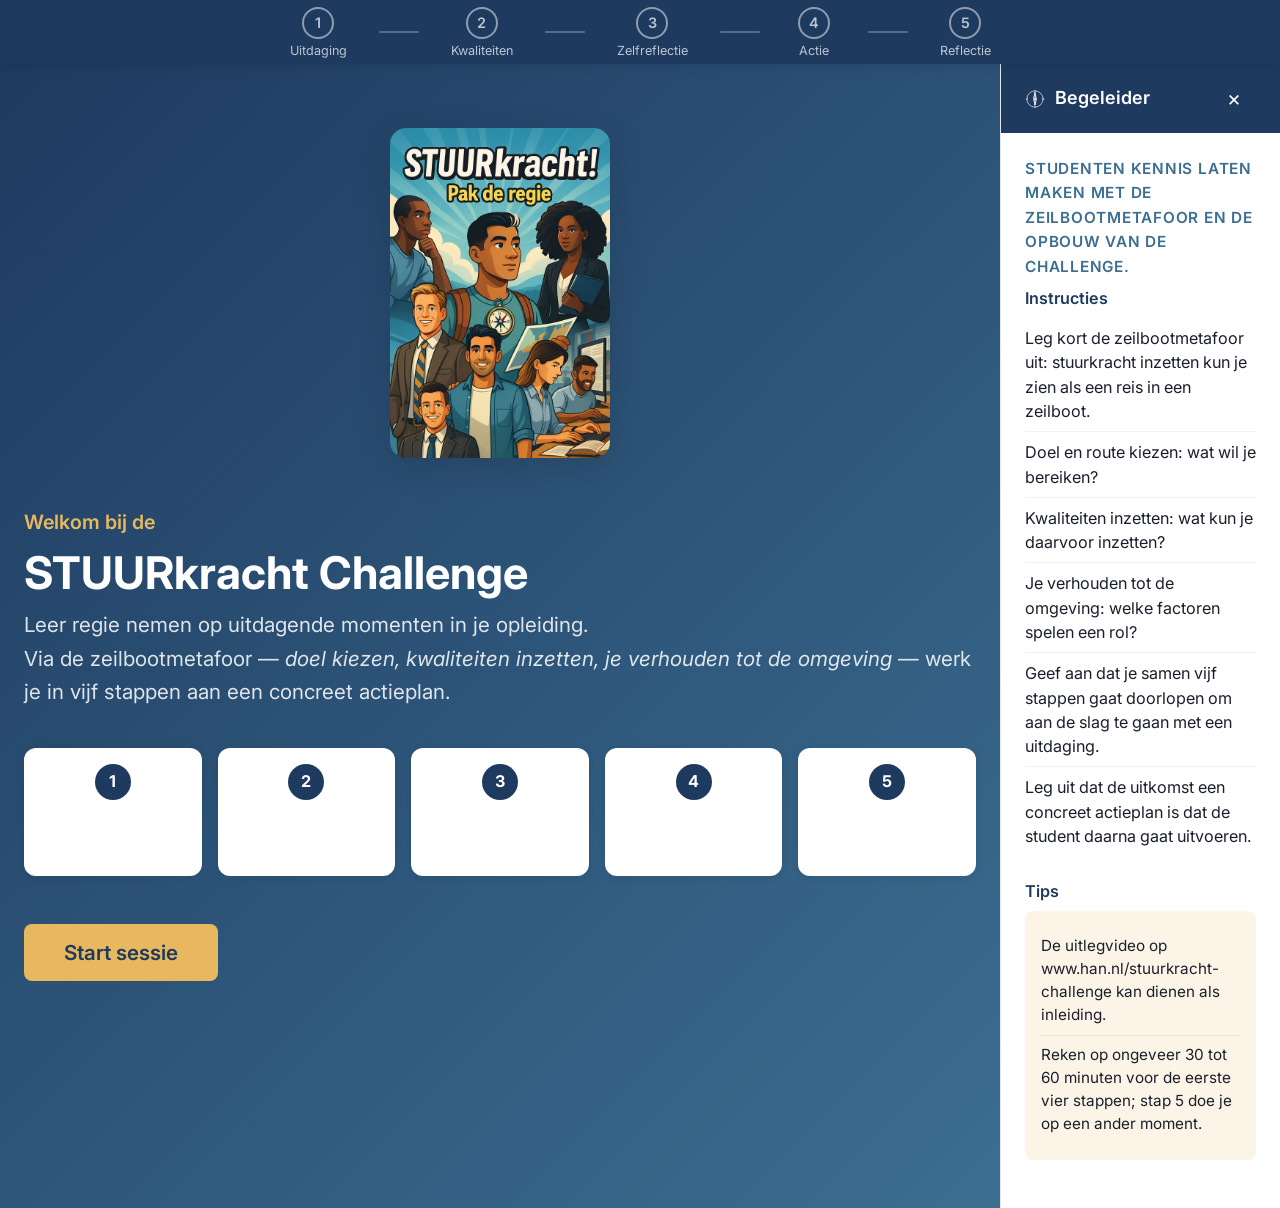
==== app-v2/index.html @ e3c35728 "feat: app-v2 met illustraties uit printmateriaal Nieuwe versie van de webapp (app-v2/) met visuele v" ====
<!DOCTYPE html>
<html lang="nl">
<head>
  <meta charset="UTF-8">
  <meta name="viewport" content="width=device-width, initial-scale=1.0">
  <title>STUURkracht Challenge</title>
  <meta name="description" content="Digitale webapp voor de STUURkracht Challenge — klassikale begeleiding bij uitdagingen in het onderwijs.">
  <link rel="stylesheet" href="css/tokens.css">
  <link rel="stylesheet" href="css/base.css">
  <link rel="stylesheet" href="css/components.css">
  <link rel="stylesheet" href="css/layout.css">
</head>
<body>

<div id="app">

  <!-- Voortgangsbalk -->
  <nav id="voortgangsbalk" aria-label="Voortgang">
    <button type="button" class="stap-punt" data-stap="1" aria-label="Stap 1: Uitdaging" aria-current="false">
      <span class="stap-cirkel">1</span>
      <span class="stap-label">Uitdaging</span>
    </button>
    <div class="voortgang-verbinding" aria-hidden="true"></div>
    <button type="button" class="stap-punt" data-stap="2" aria-label="Stap 2: Kwaliteiten" aria-current="false">
      <span class="stap-cirkel">2</span>
      <span class="stap-label">Kwaliteiten</span>
    </button>
    <div class="voortgang-verbinding" aria-hidden="true"></div>
    <button type="button" class="stap-punt" data-stap="3" aria-label="Stap 3: Zelfreflectie" aria-current="false">
      <span class="stap-cirkel">3</span>
      <span class="stap-label">Zelfreflectie</span>
    </button>
    <div class="voortgang-verbinding" aria-hidden="true"></div>
    <button type="button" class="stap-punt" data-stap="4a" aria-label="Stap 4: Actie" aria-current="false">
      <span class="stap-cirkel">4</span>
      <span class="stap-label">Actie</span>
    </button>
    <div class="voortgang-verbinding" aria-hidden="true"></div>
    <button type="button" class="stap-punt" data-stap="5" aria-label="Stap 5: Reflectie" aria-current="false">
      <span class="stap-cirkel">5</span>
      <span class="stap-label">Reflectie</span>
    </button>
  </nav>

  <!-- Content rij -->
  <div id="content-rij">

    <!-- Hoofd content -->
    <main id="hoofd-content" tabindex="-1">

      <!-- Startscherm -->
      <section id="sectie-start" class="stap-sectie actief" aria-labelledby="start-titel">
        <div class="stap-inhoud start-inhoud">
          <div class="start-cover">
            <img src="assets/images/cover.jpg" alt="STUURkracht — Pak de regie" class="cover-afbeelding">
          </div>
          <div class="start-tekst">
          <p class="welkom-subtitel">Welkom bij de</p>
          <h1 id="start-titel">STUURkracht Challenge</h1>
          <p class="stap-intro">
            Leer regie nemen op uitdagende momenten in je opleiding.<br>
            Via de zeilbootmetafoor — <em>doel kiezen, kwaliteiten inzetten, je verhouden tot de omgeving</em> —
            werk je in vijf stappen aan een concreet actieplan.
          </p>

          <div class="stappen-overzicht" aria-label="Overzicht van de vijf stappen">
            <div class="stap-preview">
              <div class="stap-nummer">1</div>
              <div>Wat is jouw uitdaging?</div>
            </div>
            <div class="stap-preview">
              <div class="stap-nummer">2</div>
              <div>Welke kwaliteiten heb je nodig?</div>
            </div>
            <div class="stap-preview">
              <div class="stap-nummer">3</div>
              <div>Waar ben jij al sterk in?</div>
            </div>
            <div class="stap-preview">
              <div class="stap-nummer">4</div>
              <div>Kies een actie</div>
            </div>
            <div class="stap-preview">
              <div class="stap-nummer">5</div>
              <div>Kijk samen terug</div>
            </div>
          </div>

          <button type="button" id="knop-start" class="knop-primair" style="font-size:1.15rem;padding:16px 40px;margin-top:8px">
            Start sessie
          </button>
          </div>
        </div>
      </section>

      <!-- Stap 1: Uitdaging -->
      <section id="sectie-1" class="stap-sectie" aria-labelledby="stap1-titel">
        <div class="stap-inhoud">
          <div class="stap-header">
            <h1 id="stap1-titel">Stap 1 — Wat is jouw uitdaging?</h1>
            <p class="stap-intro">Wat zijn uitdagende momenten in jullie opleiding?</p>
          </div>

          <label for="uitdaging-textarea">Schrijf hier de uitdaging(en) op:</label>
          <textarea id="uitdaging-textarea"
            rows="6"
            placeholder="Typ hier een uitdagend moment… of klik een voorbeeld hieronder."
            aria-describedby="uitdaging-toelichting"></textarea>
          <p id="uitdaging-toelichting" style="font-size:0.85rem;color:rgba(26,31,44,0.7);margin-top:8px">
            Automatisch opgeslagen in de browser.
          </p>

          <h2 style="margin-top:32px;font-size:1rem">Of kies een voorbeeld:</h2>
          <div id="chips-container" class="chips-container" role="group" aria-label="Voorbeeldscenario's"></div>
        </div>
      </section>

      <!-- Stap 2: Kwaliteiten -->
      <section id="sectie-2" class="stap-sectie" aria-labelledby="stap2-titel">
        <div class="stap-inhoud">
          <div class="stap-header">
            <h1 id="stap2-titel">Stap 2 — Welke kwaliteiten heb je nodig?</h1>
            <p class="stap-intro">Welke kwaliteiten zijn nodig om met de uitdagende momenten om te gaan? Klik een kaart om de kwaliteiten te zien.</p>
          </div>

          <div id="rollen-grid-stap2" class="rollen-grid" aria-label="Vijf stuurkrachtrollen"></div>
        </div>
      </section>

      <!-- Stap 3: Zelfreflectie -->
      <section id="sectie-3" class="stap-sectie" aria-labelledby="stap3-titel">
        <div class="stap-inhoud">
          <div class="stap-header">
            <h1 id="stap3-titel">Stap 3 — Waar ben jij al sterk in?</h1>
            <p class="stap-intro">In welke rol herken je jezelf? Welke kwaliteiten beheers je al goed? In welke wil je je nog ontwikkelen?</p>
          </div>

          <div id="rollen-grid-stap3" class="reflectie-rollen-grid"></div>

          <div style="margin-top:var(--ruimte-xl)">
            <h2 style="font-size:1.1rem">Welke rol wil je inzetten voor jouw uitdaging?</h2>

            <div id="rolkeuze-waarschuwing" class="waarschuwing-banner" hidden role="alert">
              Kies eerst een rol voordat je verdergaat.
            </div>

            <div id="rolkeuze-groep" class="rolkeuze-groep" role="radiogroup" aria-label="Kies een rol"></div>
          </div>
        </div>
      </section>

      <!-- Stap 4a: Actiekaart kiezen -->
      <section id="sectie-4a" class="stap-sectie" aria-labelledby="stap4a-titel">
        <div class="stap-inhoud">
          <div class="stap-header">
            <h1 id="stap4a-titel">Stap 4 — Kies een actiekaart</h1>
            <p class="stap-intro">Actiekaarten voor: <strong id="actie-rol-naam"></strong></p>
          </div>

          <div id="actiekaarten-grid" class="actiekaarten-grid" aria-label="Actiekaarten"></div>

          <div style="margin-top:var(--ruimte-l)">
            <button type="button" id="andere-rol-knop" class="knop-ghost">
              ← Andere rol kiezen
            </button>
          </div>
        </div>
      </section>

      <!-- Stap 4b: Actie concreet maken -->
      <section id="sectie-4b" class="stap-sectie" aria-labelledby="stap4b-titel">
        <div class="stap-inhoud">
          <div class="stap-header">
            <h1 id="stap4b-titel">Stap 4 — Maak de actie concreet</h1>
          </div>

          <div id="stap4b-referentie" class="referentie-blok" aria-label="Gekozen actiekaart"></div>

          <div id="hulpkaarten-formulier"></div>
        </div>
      </section>

      <!-- Stap 5: Reflectie -->
      <section id="sectie-5" class="stap-sectie" aria-labelledby="stap5-titel">
        <div class="stap-inhoud">
          <div class="stap-header">
            <h1 id="stap5-titel">Stap 5 — Kijk samen terug</h1>
            <p class="stap-intro">Reflecteer op de actie die je hebt uitgevoerd.</p>
          </div>

          <div id="stap5-referentie" class="referentie-blok" aria-label="Jouw actie ter referentie"></div>

          <div id="reflectie-formulier"></div>

          <div style="display:flex;gap:var(--ruimte-m);margin-top:var(--ruimte-xl);flex-wrap:wrap">
            <button type="button" id="knop-vervolgactie" class="knop-secundair">
              ← Vervolgactie kiezen
            </button>
          </div>
        </div>
      </section>

      <!-- Overzicht -->
      <section id="sectie-overzicht" class="stap-sectie" aria-labelledby="overzicht-titel">
        <div class="stap-inhoud">
          <div class="stap-header">
            <h1 id="overzicht-titel">Sessie-overzicht</h1>
            <p class="stap-intro">Alles wat jullie hebben ingevuld, op één pagina.</p>
          </div>

          <div class="overzicht-acties">
            <button type="button" id="knop-pdf" class="knop-primair">Download als PDF</button>
            <button type="button" id="knop-doorgaan" class="knop-secundair">Doorgaan met sessie</button>
            <button type="button" id="knop-nieuwe-sessie" class="knop-gevaar">Nieuwe sessie starten</button>
          </div>

          <div class="overzicht-sectie">
            <h2>Uitdaging</h2>
            <div class="overzicht-veld">
              <div class="overzicht-waarde" id="overzicht-uitdaging"></div>
            </div>
          </div>

          <div class="overzicht-sectie">
            <h2>Zelfreflectie</h2>
            <div id="overzicht-zelfreflectie"></div>
          </div>

          <div class="overzicht-sectie">
            <h2>Gekozen rol</h2>
            <div class="overzicht-veld">
              <div class="overzicht-waarde" id="overzicht-rol"></div>
            </div>
          </div>

          <div class="overzicht-sectie">
            <h2>Gekozen actie</h2>
            <div class="overzicht-veld">
              <div class="overzicht-waarde" id="overzicht-actie"></div>
            </div>
          </div>

          <div class="overzicht-sectie">
            <h2>Doelen en gewenste opbrengsten</h2>
            <div id="overzicht-doelen"></div>
          </div>

          <div class="overzicht-sectie">
            <h2>Actie concreet</h2>
            <div id="overzicht-concreet"></div>
          </div>

          <div class="overzicht-sectie">
            <h2>Invloed omgevingsfactoren</h2>
            <div id="overzicht-omgeving"></div>
          </div>

          <div class="overzicht-sectie">
            <h2>Reflectie</h2>
            <div id="overzicht-reflectie-velden"></div>
          </div>
        </div>
      </section>

    </main>

    <!-- Begeleiderspaneel -->
    <aside id="begeleider-paneel" class="begeleider-paneel" aria-label="Begeleiderspaneel" aria-hidden="false">
      <div class="paneel-header">
        <h2>
          <img src="assets/icons/icoon-kompas.svg" width="20" height="20" alt="" aria-hidden="true"
               style="vertical-align:middle;margin-right:6px;filter:brightness(0)invert(1)">
          Begeleider
        </h2>
        <button type="button" id="paneel-sluiten" class="paneel-sluiten" aria-label="Paneel verbergen">×</button>
      </div>
      <div id="paneel-inhoud" class="paneel-inhoud"></div>
    </aside>

    <!-- Paneel-tonen knop -->
    <button type="button" id="paneel-tonen" class="paneel-tonen-knop" aria-label="Begeleiderspaneel tonen">
      Begeleider
    </button>

  </div><!-- /content-rij -->

  <!-- Onderbalk -->
  <footer id="onderbalk" aria-label="Navigatie" hidden>
    <div class="onderbalk-links">
      <button type="button" id="knop-vorige" class="knop-secundair" aria-label="Ga naar vorige stap">
        ← Vorige
      </button>
    </div>
    <div class="onderbalk-midden">
      <button type="button" id="toggle-presentatie" class="knop-ghost" aria-pressed="false">
        Presentatiemodus
      </button>
    </div>
    <div class="onderbalk-rechts">
      <button type="button" id="knop-volgende" class="knop-primair" aria-label="Ga naar volgende stap">
        Volgende →
      </button>
    </div>
  </footer>

</div><!-- /app -->

<!-- Bevestigingsdialoog voor reset -->
<dialog id="bevestig-dialog" aria-labelledby="dialog-titel">
  <h2 id="dialog-titel">Nieuwe sessie starten?</h2>
  <p class="dialog-tekst">
    Alle ingevulde gegevens worden gewist. Dit kan niet ongedaan worden gemaakt.
    Download eerst een PDF als je de huidige sessie wil bewaren.
  </p>
  <div class="dialog-acties">
    <button type="button" id="knop-annuleer-reset" class="knop-secundair">Annuleren</button>
    <button type="button" id="knop-bevestig-reset" class="knop-gevaar">Ja, wis alles</button>
  </div>
</dialog>

<script type="module" src="js/app.js"></script>

</body>
</html>
---- app-v2/css/tokens.css ----
:root {
  /* Primaire kleuren */
  --kleur-primair: #1E3A5F;
  --kleur-secundair: #3B6E91;
  --kleur-accent: #E8B85F;
  --kleur-achtergrond: #FAFAF7;
  --kleur-tekst: #1A1F2C;

  /* Rolkleuren */
  --rol-bestuurder: #F4B5A8;
  --rol-bestuurder-donker: #C9846F;
  --rol-denker: #F2C49B;
  --rol-denker-donker: #C68E5E;
  --rol-ondernemer: #E8C572;
  --rol-ondernemer-donker: #B89248;
  --rol-uitzoeker: #9DC9C2;
  --rol-uitzoeker-donker: #5F938B;
  --rol-verbinder: #B8CFE0;
  --rol-verbinder-donker: #7C9BB5;

  /* Typografie */
  --font-basis: 'Inter', system-ui, sans-serif;
  --font-grootte-basis: 18px;
  --lijnhoogte-basis: 1.6;

  /* Kaarten */
  --radius-kaart: 12px;
  --schaduw-kaart: 0 2px 8px rgba(26, 31, 44, 0.08);
  --schaduw-kaart-hover: 0 4px 16px rgba(26, 31, 44, 0.14);

  /* Spacing */
  --ruimte-xs: 4px;
  --ruimte-s: 8px;
  --ruimte-m: 16px;
  --ruimte-l: 24px;
  --ruimte-xl: 40px;
  --ruimte-xxl: 64px;

  /* Animatie */
  --duur-kort: 200ms;
  --duur-middel: 300ms;
  --timing: ease-in-out;

  /* Layout */
  --breedte-paneel: 320px;
  --hoogte-voortgangsbalk: 64px;
  --hoogte-onderbalk: 72px;
}
---- app-v2/css/base.css ----
@import url('https://fonts.googleapis.com/css2?family=Inter:wght@400;500;600;700&display=swap');

*, *::before, *::after {
  box-sizing: border-box;
  margin: 0;
  padding: 0;
}

[hidden] { display: none !important; }

html {
  font-size: var(--font-grootte-basis);
  -webkit-text-size-adjust: 100%;
}

body {
  font-family: var(--font-basis);
  font-size: 1rem;
  line-height: var(--lijnhoogte-basis);
  color: var(--kleur-tekst);
  background-color: var(--kleur-achtergrond);
  min-height: 100vh;
  overflow-x: hidden;
}

h1 { font-size: 2rem; font-weight: 700; line-height: 1.2; }
h2 { font-size: 1.5rem; font-weight: 600; line-height: 1.3; }
h3 { font-size: 1.2rem; font-weight: 600; line-height: 1.4; }

p { margin-bottom: var(--ruimte-m); }
p:last-child { margin-bottom: 0; }

button {
  font-family: var(--font-basis);
  font-size: 1rem;
  cursor: pointer;
  border: none;
  border-radius: 8px;
  padding: 12px 24px;
  min-height: 44px;
  min-width: 44px;
  transition: background-color var(--duur-kort) var(--timing),
              transform var(--duur-kort) var(--timing),
              box-shadow var(--duur-kort) var(--timing);
}

button:focus-visible {
  outline: 3px solid var(--kleur-accent);
  outline-offset: 2px;
}

button:active { transform: translateY(1px); }

textarea {
  font-family: var(--font-basis);
  font-size: 1rem;
  line-height: var(--lijnhoogte-basis);
  border: 2px solid #D0D5DD;
  border-radius: 8px;
  padding: var(--ruimte-m);
  width: 100%;
  resize: vertical;
  transition: border-color var(--duur-kort) var(--timing);
  background: white;
  color: var(--kleur-tekst);
}

textarea:focus {
  outline: none;
  border-color: var(--kleur-secundair);
  box-shadow: 0 0 0 3px rgba(59, 110, 145, 0.15);
}

label {
  display: block;
  font-weight: 500;
  margin-bottom: var(--ruimte-s);
  font-size: 0.95rem;
}

input[type="radio"] {
  width: 18px;
  height: 18px;
  accent-color: var(--kleur-primair);
  cursor: pointer;
}

img, svg { max-width: 100%; }

a { color: var(--kleur-secundair); }

ul, ol { padding-left: 1.5em; }

.sr-only {
  position: absolute;
  width: 1px;
  height: 1px;
  padding: 0;
  margin: -1px;
  overflow: hidden;
  clip: rect(0, 0, 0, 0);
  white-space: nowrap;
  border: 0;
}

dialog {
  border: none;
  border-radius: var(--radius-kaart);
  box-shadow: 0 8px 32px rgba(26, 31, 44, 0.2);
  padding: var(--ruimte-xl);
  max-width: 480px;
  width: 90%;
}

dialog::backdrop {
  background: rgba(26, 31, 44, 0.5);
}
---- app-v2/css/components.css ----
/* === Knoppen === */
.knop-primair {
  background-color: var(--kleur-accent);
  color: var(--kleur-primair);
  font-weight: 600;
}
.knop-primair:hover { background-color: #d4a44e; }

.knop-secundair {
  background-color: transparent;
  color: var(--kleur-primair);
  border: 2px solid var(--kleur-primair);
  font-weight: 500;
}
.knop-secundair:hover { background-color: rgba(30, 58, 95, 0.06); }

.knop-ghost {
  background-color: transparent;
  color: var(--kleur-secundair);
  font-weight: 500;
  padding: 8px 16px;
}
.knop-ghost:hover { background-color: rgba(59, 110, 145, 0.08); }

.knop-gevaar {
  background-color: transparent;
  color: #c0392b;
  border: 2px solid #c0392b;
  font-weight: 500;
}
.knop-gevaar:hover { background-color: rgba(192, 57, 43, 0.06); }

/* === Rolkaarten === */
.rollen-grid {
  display: grid;
  grid-template-columns: repeat(5, 1fr);
  gap: var(--ruimte-m);
  margin: var(--ruimte-l) 0;
}

@media (max-width: 1024px) {
  .rollen-grid { grid-template-columns: repeat(3, 1fr); }
}
@media (max-width: 768px) {
  .rollen-grid { grid-template-columns: repeat(2, 1fr); }
}

.rolkaart-wrapper {
  perspective: 1000px;
  height: 320px;
}

.rolkaart {
  width: 100%;
  height: 100%;
  position: relative;
  transform-style: preserve-3d;
  transition: transform var(--duur-middel) var(--timing);
  cursor: pointer;
  border-radius: var(--radius-kaart);
}

.rolkaart[data-flipped="true"] {
  transform: rotateY(180deg);
}

.rolkaart-voor,
.rolkaart-achter {
  position: absolute;
  inset: 0;
  backface-visibility: hidden;
  border-radius: var(--radius-kaart);
  padding: var(--ruimte-m);
  box-shadow: var(--schaduw-kaart);
  display: flex;
  flex-direction: column;
  align-items: center;
  justify-content: center;
  text-align: center;
}

.rolkaart-achter {
  transform: rotateY(180deg);
  align-items: flex-start;
  justify-content: flex-start;
  text-align: left;
  overflow-y: hidden;
}

.rolkaart-voor .rolnaam {
  font-size: 1.1rem;
  font-weight: 700;
  color: var(--kleur-primair);
  margin-top: var(--ruimte-s);
}

.rolkaart-voor .tagline {
  font-size: 0.85rem;
  color: rgba(30, 58, 95, 0.7);
  margin-top: var(--ruimte-xs);
}

.rolkaart-voor .icoon {
  width: 56px;
  height: 56px;
}

.rolkaart-achter h3 {
  font-size: 0.95rem;
  font-weight: 700;
  margin-bottom: var(--ruimte-s);
  color: var(--kleur-primair);
}

.kwaliteiten-lijst {
  list-style: none;
  padding: 0;
  width: 100%;
}

.kwaliteit-item {
  display: flex;
  align-items: center;
  gap: var(--ruimte-s);
  padding: 4px 0;
  font-size: 0.85rem;
  border-bottom: 1px solid rgba(26, 31, 44, 0.08);
}
.kwaliteit-item:last-child { border-bottom: none; }

/* === Zelfreflectie rolkaarten === */
.reflectie-rollen-grid {
  display: grid;
  grid-template-columns: repeat(5, 1fr);
  gap: var(--ruimte-m);
  margin: var(--ruimte-l) 0;
}

@media (max-width: 1280px) {
  .reflectie-rollen-grid { grid-template-columns: repeat(3, 1fr); }
}
@media (max-width: 768px) {
  .reflectie-rollen-grid { grid-template-columns: 1fr 1fr; }
}

.reflectie-rolkaart {
  background: white;
  border-radius: var(--radius-kaart);
  box-shadow: var(--schaduw-kaart);
  padding: var(--ruimte-m);
}

.reflectie-rolkaart h3 {
  font-size: 0.95rem;
  font-weight: 700;
  margin-bottom: var(--ruimte-m);
  padding-bottom: var(--ruimte-s);
  border-bottom: 2px solid currentColor;
}

.kwaliteit-reflectie {
  display: flex;
  align-items: center;
  justify-content: space-between;
  padding: 6px 0;
  border-bottom: 1px solid rgba(26, 31, 44, 0.06);
  font-size: 0.85rem;
  gap: var(--ruimte-s);
}
.kwaliteit-reflectie:last-child { border-bottom: none; }

.kwaliteit-naam { flex: 1; }

.kwaliteit-knoppen {
  display: flex;
  gap: 4px;
  flex-shrink: 0;
}

.kwaliteit-knop {
  padding: 3px 8px;
  min-height: 28px;
  font-size: 0.75rem;
  border-radius: 4px;
  border: 1px solid transparent;
  background: rgba(26, 31, 44, 0.06);
  color: var(--kleur-tekst);
  transition: all var(--duur-kort) var(--timing);
  white-space: nowrap;
}

.kwaliteit-knop[aria-pressed="true"].knop-sterk {
  background: #27ae60;
  color: white;
  border-color: #27ae60;
}
.kwaliteit-knop[aria-pressed="true"].knop-ontwikkelen {
  background: var(--kleur-secundair);
  color: white;
  border-color: var(--kleur-secundair);
}
.kwaliteit-knop:hover { background: rgba(26, 31, 44, 0.12); }
.kwaliteit-knop[aria-pressed="true"]:hover { filter: brightness(0.92); }

/* === Rolkeuze === */
.rolkeuze-groep {
  display: flex;
  flex-wrap: wrap;
  gap: var(--ruimte-m);
  margin: var(--ruimte-l) 0;
}

.rolkeuze-optie {
  display: flex;
  align-items: center;
  gap: var(--ruimte-s);
  padding: var(--ruimte-s) var(--ruimte-m);
  border-radius: 8px;
  cursor: pointer;
  border: 2px solid transparent;
  background: white;
  box-shadow: var(--schaduw-kaart);
  transition: all var(--duur-kort) var(--timing);
}

.rolkeuze-optie:has(input:checked) {
  border-color: var(--kleur-primair);
  background: rgba(30, 58, 95, 0.04);
}

/* === Actiekaarten grid === */
.actiekaarten-grid {
  display: grid;
  grid-template-columns: repeat(3, 1fr);
  gap: var(--ruimte-m);
  margin: var(--ruimte-l) 0;
}

@media (max-width: 1024px) {
  .actiekaarten-grid { grid-template-columns: repeat(2, 1fr); }
}
@media (max-width: 768px) {
  .actiekaarten-grid { grid-template-columns: 1fr; }
}

.actiekaart {
  border-radius: var(--radius-kaart);
  padding: var(--ruimte-l);
  box-shadow: var(--schaduw-kaart);
  cursor: pointer;
  transition: transform var(--duur-kort) var(--timing),
              box-shadow var(--duur-kort) var(--timing);
  border: 3px solid transparent;
  text-align: left;
  width: 100%;
  font-size: 1rem;
  line-height: 1.5;
  background: white;
}

.actiekaart:hover {
  transform: translateY(-2px);
  box-shadow: var(--schaduw-kaart-hover);
}

.actiekaart[aria-pressed="true"] {
  border-color: var(--kleur-primair);
  transform: translateY(-2px);
  box-shadow: var(--schaduw-kaart-hover);
}

.actiekaart .roer-icoon {
  width: 28px;
  height: 28px;
  margin-bottom: var(--ruimte-s);
  opacity: 0.7;
}

/* === Referentieblok gekozen actie === */
.referentie-blok {
  background: white;
  border-radius: var(--radius-kaart);
  box-shadow: var(--schaduw-kaart);
  padding: var(--ruimte-l);
  margin-bottom: var(--ruimte-xl);
  border-left: 4px solid var(--kleur-primair);
}

.referentie-blok h3 {
  font-size: 0.85rem;
  text-transform: uppercase;
  letter-spacing: 0.05em;
  color: var(--kleur-secundair);
  margin-bottom: var(--ruimte-s);
}

/* === Hulpkaart secties === */
.hulpkaart-sectie {
  background: white;
  border-radius: var(--radius-kaart);
  box-shadow: var(--schaduw-kaart);
  padding: var(--ruimte-xl);
  margin-bottom: var(--ruimte-l);
}

.hulpkaart-sectie h3 {
  color: var(--kleur-primair);
  margin-bottom: var(--ruimte-xs);
}

.hulpkaart-intro {
  color: var(--kleur-secundair);
  font-size: 0.95rem;
  margin-bottom: var(--ruimte-l);
}

.vraag-groep {
  margin-bottom: var(--ruimte-l);
}
.vraag-groep:last-child { margin-bottom: 0; }

/* === Chips (voorbeeldscenario's) === */
.chips-container {
  display: flex;
  flex-wrap: wrap;
  gap: var(--ruimte-s);
  margin: var(--ruimte-m) 0;
}

.chip {
  display: inline-flex;
  align-items: center;
  padding: 6px 14px;
  border-radius: 20px;
  background: white;
  border: 2px solid var(--kleur-secundair);
  color: var(--kleur-primair);
  font-size: 0.875rem;
  cursor: pointer;
  transition: all var(--duur-kort) var(--timing);
  min-height: 44px;
}

.chip:hover {
  background-color: var(--kleur-secundair);
  color: white;
}

/* === Begeleiderspaneel === */
.begeleider-paneel {
  background: white;
  border-left: 1px solid rgba(30, 58, 95, 0.12);
  width: var(--breedte-paneel);
  flex-shrink: 0;
  overflow-y: auto;
  display: flex;
  flex-direction: column;
  transition: width var(--duur-middel) var(--timing),
              opacity var(--duur-middel) var(--timing);
}

.begeleider-paneel[aria-hidden="true"] {
  width: 0;
  opacity: 0;
  overflow: hidden;
  pointer-events: none;
}

.paneel-header {
  display: flex;
  align-items: center;
  justify-content: space-between;
  padding: var(--ruimte-m) var(--ruimte-l);
  border-bottom: 1px solid rgba(30, 58, 95, 0.12);
  background: var(--kleur-primair);
  color: white;
  position: sticky;
  top: 0;
  z-index: 1;
}

.paneel-header h2 {
  font-size: 1rem;
  font-weight: 600;
}

.paneel-sluiten {
  background: transparent;
  color: white;
  padding: 4px 8px;
  min-height: 36px;
  font-size: 1.2rem;
  border-radius: 4px;
}
.paneel-sluiten:hover { background: rgba(255,255,255,0.15); }

.paneel-inhoud {
  padding: var(--ruimte-l);
  flex: 1;
}

.paneel-doel {
  font-size: 0.85rem;
  font-weight: 600;
  text-transform: uppercase;
  letter-spacing: 0.05em;
  color: var(--kleur-secundair);
  margin-bottom: var(--ruimte-s);
}

.paneel-sectie {
  margin-bottom: var(--ruimte-l);
}

.paneel-sectie h3 {
  font-size: 0.9rem;
  font-weight: 600;
  color: var(--kleur-primair);
  margin-bottom: var(--ruimte-s);
}

.paneel-instructies {
  list-style: none;
  padding: 0;
}

.paneel-instructies li {
  padding: var(--ruimte-s) 0;
  border-bottom: 1px solid rgba(26, 31, 44, 0.06);
  font-size: 0.9rem;
  line-height: 1.5;
}
.paneel-instructies li:last-child { border-bottom: none; }

.paneel-tips {
  background: rgba(232, 184, 95, 0.15);
  border-radius: 8px;
  padding: var(--ruimte-m);
}

.paneel-tips li {
  font-size: 0.85rem;
  border-color: rgba(232, 184, 95, 0.3);
}

/* === Paneel-tonen knop === */
.paneel-tonen-knop {
  position: fixed;
  right: 0;
  top: 50%;
  transform: translateY(-50%);
  writing-mode: vertical-rl;
  text-orientation: mixed;
  background: var(--kleur-primair);
  color: white;
  padding: var(--ruimte-m) var(--ruimte-s);
  border-radius: 8px 0 0 8px;
  font-size: 0.8rem;
  cursor: pointer;
  display: none;
  z-index: 10;
  border: none;
  min-height: 44px;
}

body.paneel-verborgen .paneel-tonen-knop {
  display: flex;
  align-items: center;
  justify-content: center;
}

/* === Voortgangsbalk stap-indicator === */
.stap-punt {
  display: flex;
  flex-direction: column;
  align-items: center;
  gap: 4px;
  cursor: pointer;
  background: none;
  border: none;
  padding: var(--ruimte-s);
  border-radius: 8px;
  transition: background var(--duur-kort) var(--timing);
  min-height: 44px;
  min-width: 60px;
}

.stap-punt:hover { background: rgba(255,255,255,0.15); }

.stap-cirkel {
  width: 32px;
  height: 32px;
  border-radius: 50%;
  border: 2px solid rgba(255,255,255,0.5);
  background: transparent;
  display: flex;
  align-items: center;
  justify-content: center;
  font-size: 0.8rem;
  font-weight: 600;
  color: rgba(255,255,255,0.7);
  transition: all var(--duur-kort) var(--timing);
}

.stap-punt[aria-current="step"] .stap-cirkel {
  background: var(--kleur-accent);
  border-color: var(--kleur-accent);
  color: var(--kleur-primair);
}

.stap-punt.bezocht .stap-cirkel {
  background: rgba(255,255,255,0.3);
  border-color: white;
  color: white;
}

.stap-label {
  font-size: 0.7rem;
  color: rgba(255,255,255,0.7);
  white-space: nowrap;
}

.stap-punt[aria-current="step"] .stap-label {
  color: white;
  font-weight: 600;
}

/* === Overzicht === */
.overzicht-sectie {
  background: white;
  border-radius: var(--radius-kaart);
  box-shadow: var(--schaduw-kaart);
  padding: var(--ruimte-xl);
  margin-bottom: var(--ruimte-l);
}

.overzicht-sectie h2 {
  color: var(--kleur-primair);
  border-bottom: 2px solid var(--kleur-accent);
  padding-bottom: var(--ruimte-s);
  margin-bottom: var(--ruimte-l);
}

.overzicht-veld {
  margin-bottom: var(--ruimte-m);
  padding-bottom: var(--ruimte-m);
  border-bottom: 1px solid rgba(26,31,44,0.06);
}
.overzicht-veld:last-child { border-bottom: none; margin-bottom: 0; padding-bottom: 0; }

.overzicht-label {
  font-size: 0.8rem;
  font-weight: 600;
  text-transform: uppercase;
  letter-spacing: 0.05em;
  color: var(--kleur-secundair);
  margin-bottom: 4px;
}

.overzicht-waarde {
  font-size: 0.95rem;
  white-space: pre-wrap;
}

/* === Welkomstpagina === */
.welkom-zeilboot {
  max-width: 280px;
  margin: 0 auto var(--ruimte-xl);
  display: block;
}

.stappen-overzicht {
  display: grid;
  grid-template-columns: repeat(auto-fit, minmax(140px, 1fr));
  gap: var(--ruimte-m);
  margin: var(--ruimte-xl) 0;
}

.stap-preview {
  background: white;
  border-radius: var(--radius-kaart);
  padding: var(--ruimte-m);
  box-shadow: var(--schaduw-kaart);
  text-align: center;
  font-size: 0.9rem;
}

.stap-preview .stap-nummer {
  display: inline-flex;
  width: 36px;
  height: 36px;
  border-radius: 50%;
  background: var(--kleur-primair);
  color: white;
  align-items: center;
  justify-content: center;
  font-weight: 700;
  margin-bottom: var(--ruimte-s);
}

/* === Waarschuwingsbanner === */
.waarschuwing-banner {
  background: rgba(232, 184, 95, 0.2);
  border: 1px solid var(--kleur-accent);
  border-radius: 8px;
  padding: var(--ruimte-m);
  margin-bottom: var(--ruimte-m);
  font-size: 0.9rem;
  color: var(--kleur-primair);
}

.waarschuwing-banner[hidden] { display: none; }

/* === Dialog === */
.dialog-acties {
  display: flex;
  gap: var(--ruimte-m);
  justify-content: flex-end;
  margin-top: var(--ruimte-xl);
}

.dialog-tekst {
  margin-top: var(--ruimte-m);
  color: rgba(26, 31, 44, 0.7);
}

/* === v2: Start cover === */
.start-inhoud {
  display: flex;
  gap: var(--ruimte-xl);
  align-items: center;
  max-width: 900px;
  margin: 0 auto;
}

.start-cover {
  flex-shrink: 0;
}

.cover-afbeelding {
  width: 220px;
  height: auto;
  border-radius: 16px;
  box-shadow: 0 8px 32px rgba(26, 31, 44, 0.2);
}

.start-tekst {
  flex: 1;
  text-align: left;
}

.start-tekst .welkom-subtitel,
.start-tekst h1,
.start-tekst .stap-intro {
  text-align: left;
}

@media (max-width: 640px) {
  .start-inhoud {
    flex-direction: column;
    text-align: center;
  }
  .cover-afbeelding { width: 160px; }
  .start-tekst { text-align: center; }
  .start-tekst .welkom-subtitel,
  .start-tekst h1,
  .start-tekst .stap-intro { text-align: center; }
}

/* === v2: Rolkaart illustratie === */
.rolkaart-voor {
  padding: 0;
  overflow: hidden;
}

.rol-illustratie {
  width: 100%;
  height: 75%;
  object-fit: cover;
  border-radius: var(--radius-kaart) var(--radius-kaart) 0 0;
  display: block;
  flex-shrink: 0;
}

.rolkaart-voor-label {
  display: flex;
  align-items: center;
  gap: var(--ruimte-s);
  padding: var(--ruimte-s) var(--ruimte-m);
  width: 100%;
  justify-content: center;
  flex: 1;
}

.rolkaart-voor-label .icoon {
  width: 24px;
  height: 24px;
}

.rolkaart-voor-label .rolnaam {
  font-size: 1rem;
  font-weight: 700;
  color: var(--kleur-primair);
  margin: 0;
}

.rolkaart-achter .kaart-tagline {
  font-size: 0.8rem;
  color: rgba(30, 58, 95, 0.7);
  margin: 4px 0 var(--ruimte-s);
  font-style: italic;
}

/* === v2: Rolkeuze met foto === */
.rolkeuze-optie {
  flex-direction: column;
  align-items: center;
  text-align: center;
  padding: var(--ruimte-s);
  min-width: 100px;
}

.rolkeuze-foto {
  width: 72px;
  height: 72px;
  object-fit: cover;
  border-radius: 50%;
  border: 3px solid white;
  box-shadow: 0 2px 8px rgba(26,31,44,0.15);
  margin-bottom: 4px;
}

.rolkeuze-optie:has(input:checked) .rolkeuze-foto {
  border-color: var(--kleur-primair);
  box-shadow: 0 0 0 3px var(--kleur-primair);
}

.rolkeuze-optie input[type="radio"] {
  position: absolute;
  opacity: 0;
  width: 0;
  height: 0;
}
---- app-v2/css/layout.css ----
/* === App shell === */
#app {
  display: flex;
  flex-direction: column;
  min-height: 100vh;
}

/* === Voortgangsbalk === */
#voortgangsbalk {
  background: var(--kleur-primair);
  height: var(--hoogte-voortgangsbalk);
  display: flex;
  align-items: center;
  justify-content: center;
  padding: 0 var(--ruimte-xl);
  gap: var(--ruimte-l);
  position: sticky;
  top: 0;
  z-index: 100;
  box-shadow: 0 2px 8px rgba(26, 31, 44, 0.15);
  flex-shrink: 0;
}

.voortgang-verbinding {
  flex: 1;
  max-width: 40px;
  height: 2px;
  background: rgba(255, 255, 255, 0.25);
  border-radius: 1px;
}

/* === Content rij (main + paneel) === */
#content-rij {
  display: flex;
  flex: 1;
  overflow: hidden;
  position: relative;
}

/* === Hoofd content === */
#hoofd-content {
  flex: 1;
  overflow-y: auto;
  display: flex;
  flex-direction: column;
}

/* === Stap-secties === */
.stap-sectie {
  display: none;
  flex: 1;
  flex-direction: column;
}

.stap-sectie.actief {
  display: flex;
}

.stap-inhoud {
  flex: 1;
  padding: var(--ruimte-xl);
  max-width: 1200px;
  width: 100%;
  margin: 0 auto;
}

.stap-header {
  margin-bottom: var(--ruimte-xl);
}

.stap-header h1 {
  color: var(--kleur-primair);
}

.stap-intro {
  font-size: 1.05rem;
  color: rgba(26, 31, 44, 0.7);
  margin-top: var(--ruimte-s);
}

/* === Onderbalk === */
#onderbalk {
  background: white;
  border-top: 1px solid rgba(26, 31, 44, 0.1);
  height: var(--hoogte-onderbalk);
  display: flex;
  align-items: center;
  justify-content: space-between;
  padding: 0 var(--ruimte-xl);
  flex-shrink: 0;
  gap: var(--ruimte-m);
  box-shadow: 0 -2px 8px rgba(26, 31, 44, 0.05);
}

.onderbalk-links,
.onderbalk-rechts {
  display: flex;
  align-items: center;
  gap: var(--ruimte-m);
}

.onderbalk-midden {
  flex: 1;
  text-align: center;
}

/* === Startscherm === */
#sectie-start {
  background: linear-gradient(135deg, var(--kleur-primair) 0%, var(--kleur-secundair) 100%);
  color: white;
  min-height: calc(100vh - var(--hoogte-onderbalk));
}

#sectie-start .stap-inhoud {
  display: flex;
  flex-direction: column;
  align-items: center;
  text-align: center;
  padding-top: var(--ruimte-xxl);
  padding-bottom: var(--ruimte-xxl);
}

#sectie-start h1 { color: white; font-size: 2.5rem; }
#sectie-start .stap-intro { color: rgba(255,255,255,0.85); font-size: 1.15rem; }

.welkom-subtitel {
  font-size: 1.1rem;
  color: var(--kleur-accent);
  font-weight: 600;
  margin-bottom: var(--ruimte-s);
}

/* === Overzicht-knoppen === */
.overzicht-acties {
  display: flex;
  flex-wrap: wrap;
  gap: var(--ruimte-m);
  margin-bottom: var(--ruimte-xl);
}

/* === Presentatiemodus === */
body.presentatiemodus #voortgangsbalk {
  display: none;
}

body.presentatiemodus .begeleider-paneel {
  width: 0;
  opacity: 0;
  overflow: hidden;
  pointer-events: none;
}

body.presentatiemodus #knop-vorige,
body.presentatiemodus #knop-volgende {
  visibility: hidden;
}

/* === PDF print template === */
#pdf-template {
  display: none;
}

@media print {
  #pdf-template {
    display: block;
  }
  #app { display: none; }
}

/* === Responsive aanpassingen === */
@media (max-width: 1280px) {
  :root { --breedte-paneel: 280px; }
  .stap-inhoud { padding: var(--ruimte-l); }
}

@media (max-width: 1024px) {
  #content-rij { flex-direction: column; }

  .begeleider-paneel {
    width: 100% !important;
    border-left: none;
    border-top: 1px solid rgba(30, 58, 95, 0.12);
    max-height: 300px;
  }

  .begeleider-paneel[aria-hidden="true"] {
    max-height: 0;
    height: 0;
  }

  #voortgangsbalk {
    padding: 0 var(--ruimte-m);
    gap: var(--ruimte-s);
  }

  .stap-label { display: none; }
}

@media (max-width: 768px) {
  h1 { font-size: 1.5rem; }
  h2 { font-size: 1.25rem; }

  .stap-inhoud { padding: var(--ruimte-m); }

  #onderbalk {
    padding: 0 var(--ruimte-m);
    height: auto;
    padding-top: var(--ruimte-m);
    padding-bottom: var(--ruimte-m);
  }

  .onderbalk-midden { display: none; }

  #sectie-start h1 { font-size: 1.8rem; }
}

/* === Fade overgang tussen stappen === */
.stap-sectie {
  animation: stapInkomen var(--duur-middel) var(--timing);
}

@keyframes stapInkomen {
  from { opacity: 0; transform: translateY(8px); }
  to   { opacity: 1; transform: translateY(0); }
}

/* === Sessie-indicator in onderbalk === */
.sessie-info {
  font-size: 0.8rem;
  color: rgba(26, 31, 44, 0.5);
}
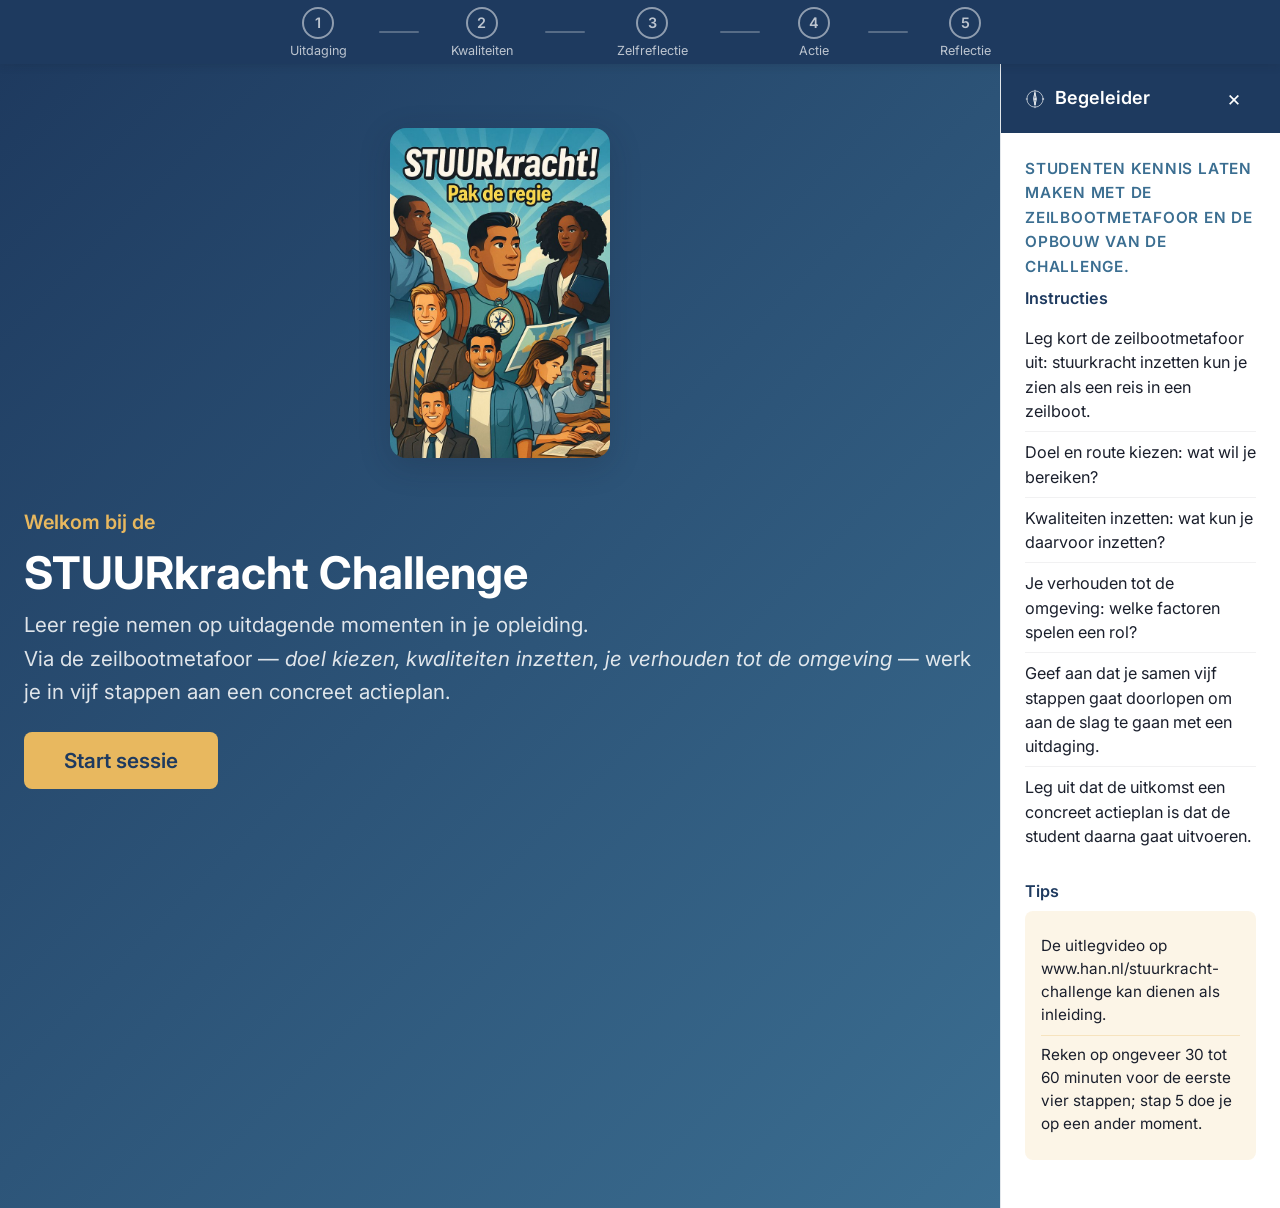
==== commit 510b9c9c: "fix(app-v2): verwijder stappenblokken startpagina Co-Authored-By: Claude Sonnet 4.6 <noreply@anthrop" ====
--- a/app-v2/index.html
+++ b/app-v2/index.html
@@ -62,29 +62,6 @@
             Via de zeilbootmetafoor — <em>doel kiezen, kwaliteiten inzetten, je verhouden tot de omgeving</em> —
             werk je in vijf stappen aan een concreet actieplan.
           </p>
-
-          <div class="stappen-overzicht" aria-label="Overzicht van de vijf stappen">
-            <div class="stap-preview">
-              <div class="stap-nummer">1</div>
-              <div>Wat is jouw uitdaging?</div>
-            </div>
-            <div class="stap-preview">
-              <div class="stap-nummer">2</div>
-              <div>Welke kwaliteiten heb je nodig?</div>
-            </div>
-            <div class="stap-preview">
-              <div class="stap-nummer">3</div>
-              <div>Waar ben jij al sterk in?</div>
-            </div>
-            <div class="stap-preview">
-              <div class="stap-nummer">4</div>
-              <div>Kies een actie</div>
-            </div>
-            <div class="stap-preview">
-              <div class="stap-nummer">5</div>
-              <div>Kijk samen terug</div>
-            </div>
-          </div>
 
           <button type="button" id="knop-start" class="knop-primair" style="font-size:1.15rem;padding:16px 40px;margin-top:8px">
             Start sessie
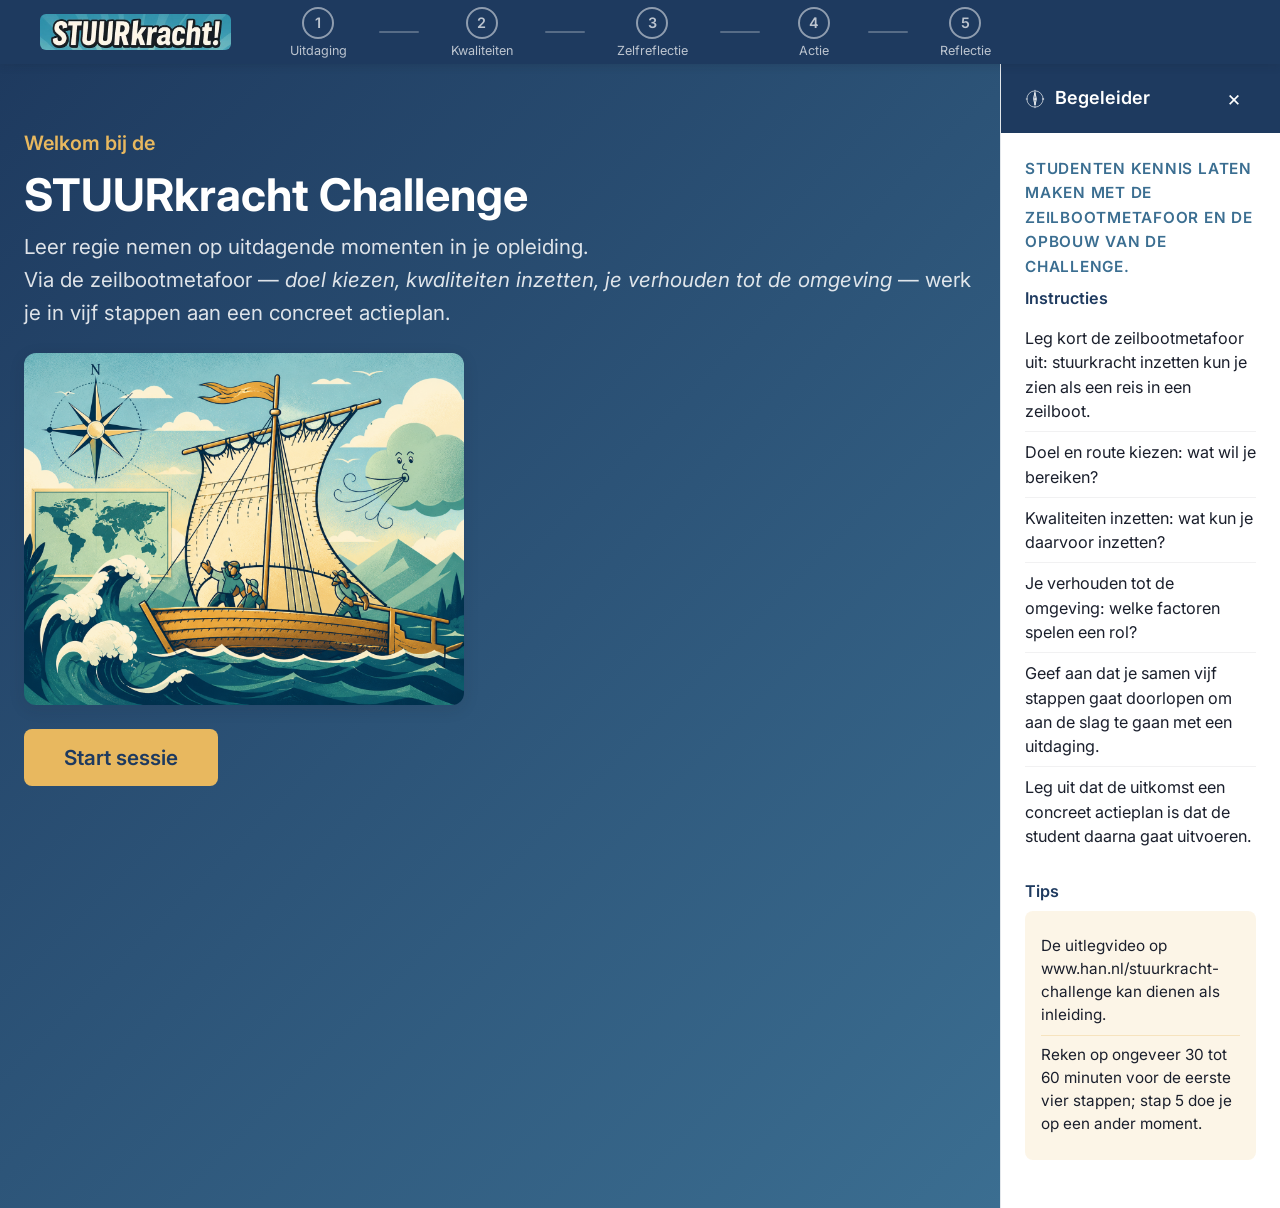
==== commit 198277f6: "app-v2: stuurlogo in nav, zeilboot on start screen, remove cover from start - Replace nav logo with " ====
--- a/app-v2/index.html
+++ b/app-v2/index.html
@@ -16,6 +16,7 @@
 
   <!-- Voortgangsbalk -->
   <nav id="voortgangsbalk" aria-label="Voortgang">
+    <img src="assets/images/stuurlogo.png" alt="STUURkracht" class="nav-logo" aria-hidden="true">
     <button type="button" class="stap-punt" data-stap="1" aria-label="Stap 1: Uitdaging" aria-current="false">
       <span class="stap-cirkel">1</span>
       <span class="stap-label">Uitdaging</span>
@@ -51,9 +52,6 @@
       <!-- Startscherm -->
       <section id="sectie-start" class="stap-sectie actief" aria-labelledby="start-titel">
         <div class="stap-inhoud start-inhoud">
-          <div class="start-cover">
-            <img src="assets/images/cover.jpg" alt="STUURkracht — Pak de regie" class="cover-afbeelding">
-          </div>
           <div class="start-tekst">
           <p class="welkom-subtitel">Welkom bij de</p>
           <h1 id="start-titel">STUURkracht Challenge</h1>
@@ -62,6 +60,9 @@
             Via de zeilbootmetafoor — <em>doel kiezen, kwaliteiten inzetten, je verhouden tot de omgeving</em> —
             werk je in vijf stappen aan een concreet actieplan.
           </p>
+
+          <img src="assets/images/stuurkracht_zeilboot.png" alt="Zeilboot illustratie"
+               class="start-zeilboot">
 
           <button type="button" id="knop-start" class="knop-primair" style="font-size:1.15rem;padding:16px 40px;margin-top:8px">
             Start sessie
--- a/app-v2/css/components.css
+++ b/app-v2/css/components.css
@@ -741,3 +741,24 @@
   width: 0;
   height: 0;
 }
+
+/* === v2: Nav logo === */
+.nav-logo {
+  position: absolute;
+  left: var(--ruimte-xl);
+  height: 36px;
+  width: auto;
+  border-radius: 6px;
+  object-fit: cover;
+}
+
+/* === v2: Start zeilboot === */
+.start-zeilboot {
+  width: 100%;
+  max-width: 440px;
+  height: auto;
+  border-radius: 12px;
+  margin: var(--ruimte-l) 0 var(--ruimte-m);
+  box-shadow: 0 4px 16px rgba(26,31,44,0.12);
+  display: block;
+}
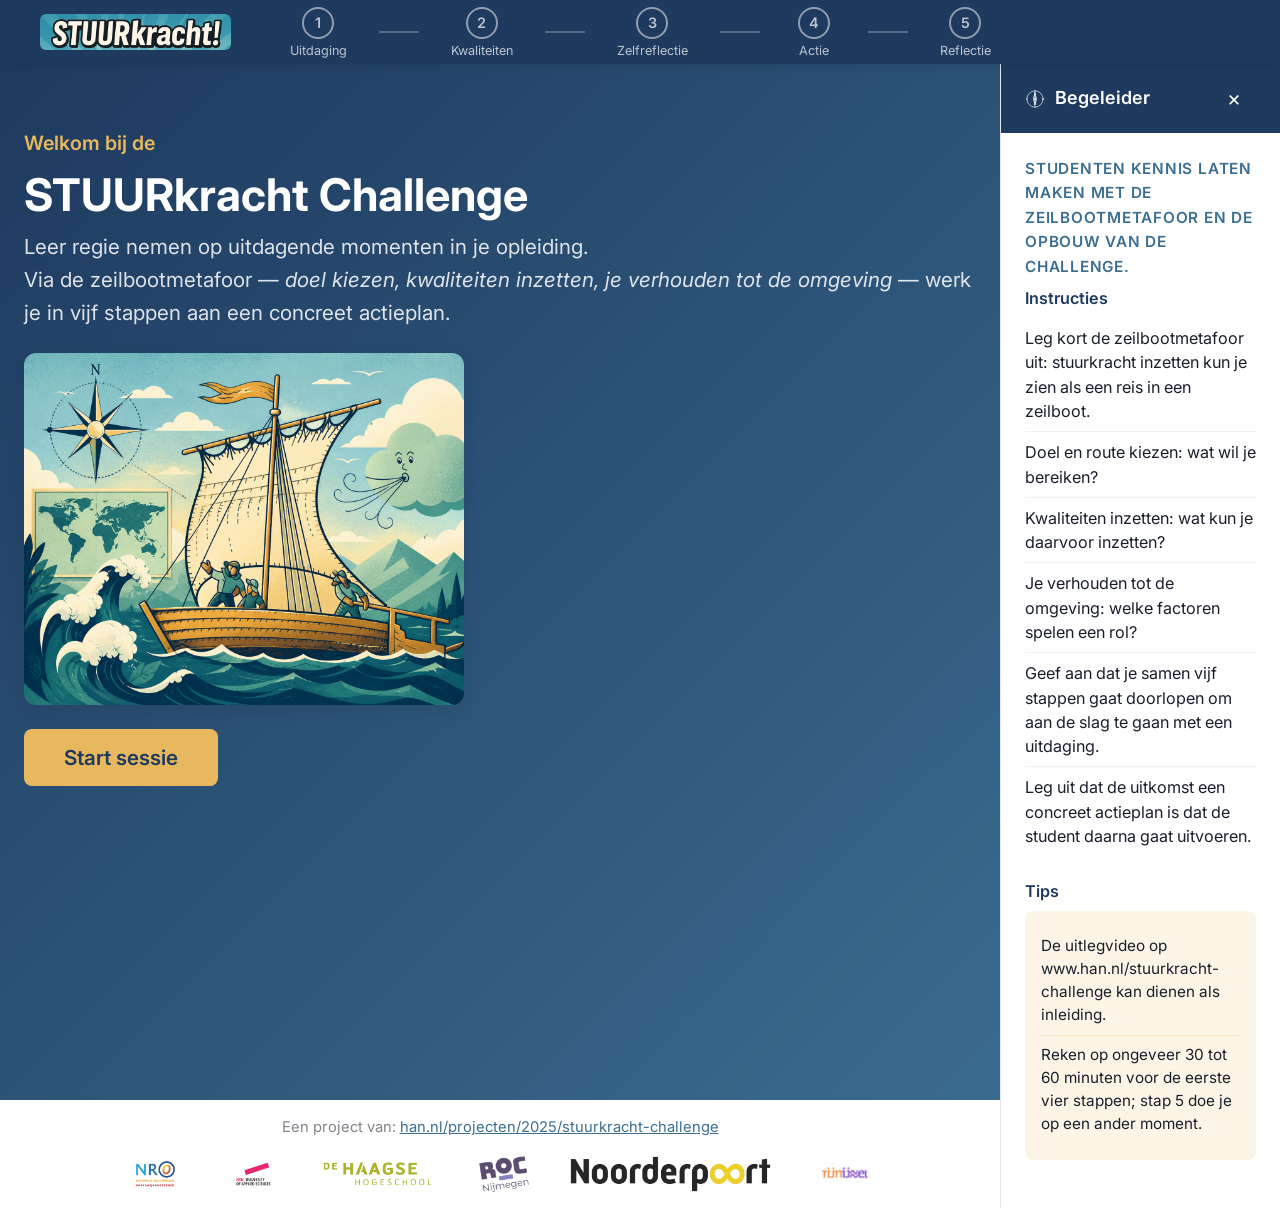
==== commit cb2cf695: "app-v2: add partner logos and project link to start screen footer - White footer strip with logos: N" ====
--- a/app-v2/index.html
+++ b/app-v2/index.html
@@ -69,6 +69,23 @@
           </button>
           </div>
         </div>
+
+        <footer class="start-footer">
+          <p class="start-footer-label">
+            Een project van:
+            <a href="https://www.han.nl/projecten/2025/stuurkracht-challenge/" target="_blank" rel="noopener">
+              han.nl/projecten/2025/stuurkracht-challenge
+            </a>
+          </p>
+          <div class="start-footer-logos">
+            <img src="assets/images/logos/nro.png" alt="NRO">
+            <img src="assets/images/logos/han.png" alt="HAN">
+            <img src="assets/images/logos/haagse.png" alt="De Haagse Hogeschool">
+            <img src="assets/images/logos/rocn.png" alt="ROC Nijmegen">
+            <img src="assets/images/logos/nooorderpoort.jpg" alt="Noorderpoort">
+            <img src="assets/images/logos/rijnijssel.jpg" alt="Rijn IJssel">
+          </div>
+        </footer>
       </section>
 
       <!-- Stap 1: Uitdaging -->
--- a/app-v2/css/components.css
+++ b/app-v2/css/components.css
@@ -762,3 +762,42 @@
   box-shadow: 0 4px 16px rgba(26,31,44,0.12);
   display: block;
 }
+
+/* === v2: Start footer met logo's === */
+.start-footer {
+  width: 100%;
+  background: white;
+  padding: var(--ruimte-m) var(--ruimte-xl);
+  text-align: center;
+}
+
+.start-footer-label {
+  font-size: 0.82rem;
+  color: rgba(26,31,44,0.55);
+  margin-bottom: var(--ruimte-m);
+}
+
+.start-footer-label a {
+  color: var(--kleur-secundair);
+  text-decoration: underline;
+}
+
+.start-footer-logos {
+  display: flex;
+  flex-wrap: wrap;
+  justify-content: center;
+  align-items: center;
+  gap: var(--ruimte-xl);
+}
+
+.start-footer-logos img {
+  height: 36px;
+  width: auto;
+  object-fit: contain;
+  opacity: 0.85;
+  transition: opacity 0.15s;
+}
+
+.start-footer-logos img:hover {
+  opacity: 1;
+}
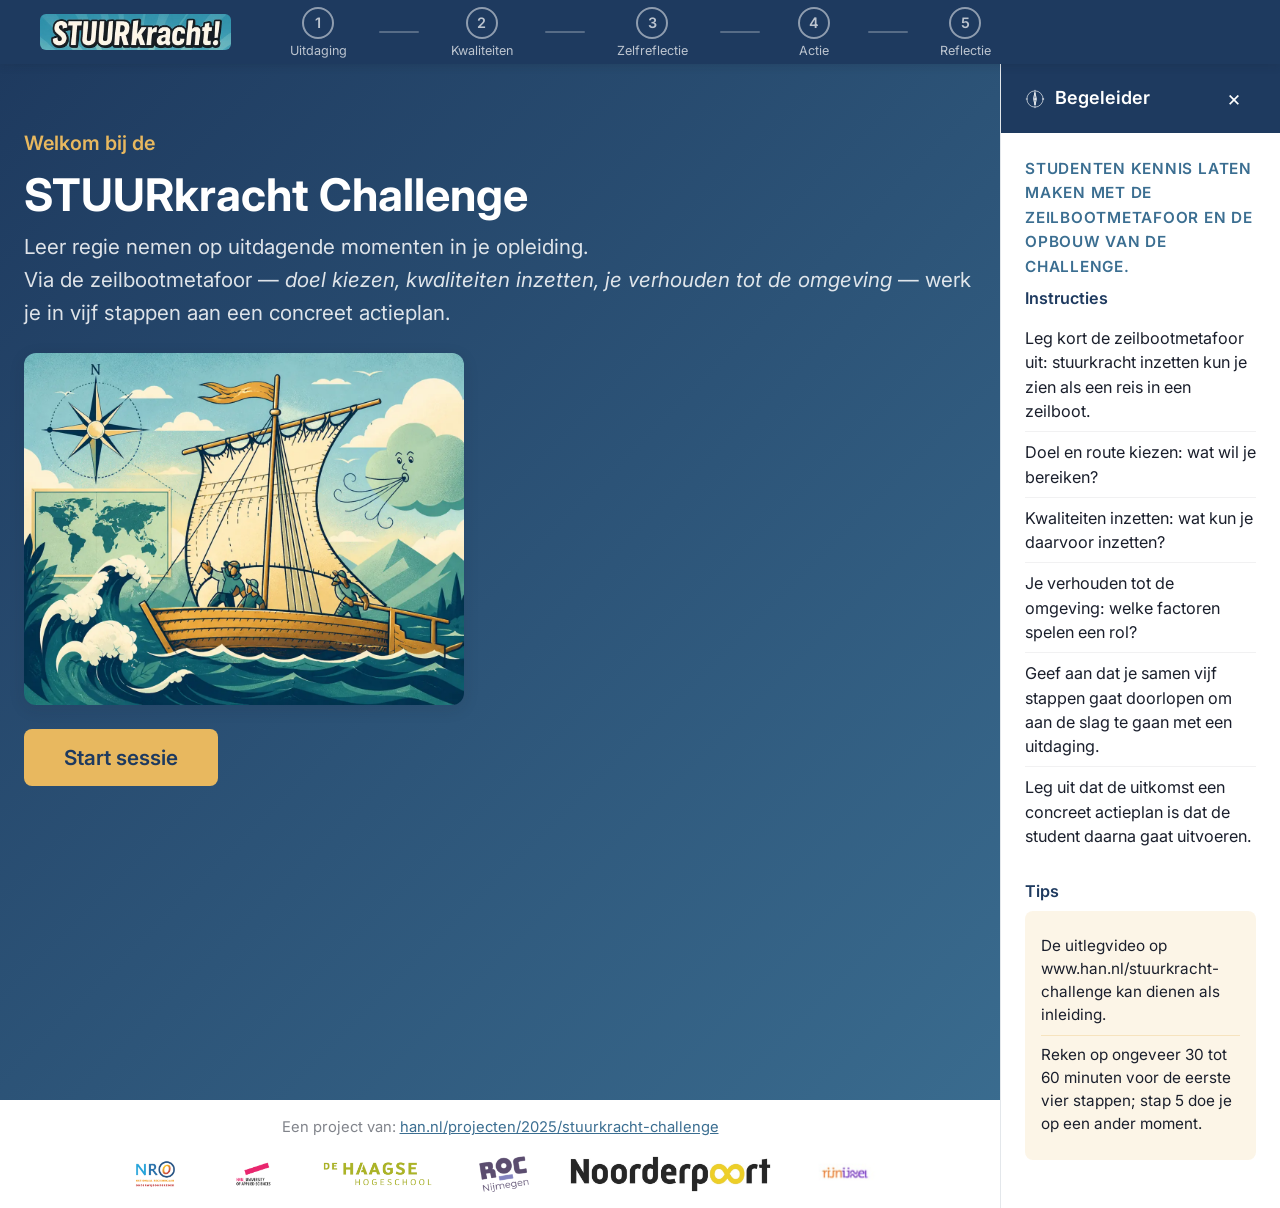
==== commit 4d03aed6: "Replace zeilboot PNG with WebP in app-v2 and prod Co-Authored-By: Claude Sonnet 4.6 <noreply@anthrop" ====
--- a/app-v2/index.html
+++ b/app-v2/index.html
@@ -61,7 +61,7 @@
             werk je in vijf stappen aan een concreet actieplan.
           </p>
 
-          <img src="assets/images/stuurkracht_zeilboot.png" alt="Zeilboot illustratie"
+          <img src="assets/images/stuurkracht_zeilboot.webp" alt="Zeilboot illustratie"
                class="start-zeilboot">
 
           <button type="button" id="knop-start" class="knop-primair" style="font-size:1.15rem;padding:16px 40px;margin-top:8px">
@@ -172,6 +172,15 @@
           <div id="stap4b-referentie" class="referentie-blok" aria-label="Gekozen actiekaart"></div>
 
           <div id="hulpkaarten-formulier"></div>
+
+          <div style="margin-top:var(--ruimte-xl);padding-top:var(--ruimte-l);border-top:1px solid rgba(26,31,44,0.1)">
+            <button type="button" id="knop-pdf-4b" class="knop-secundair">
+              ↓ Download actieplan als PDF
+            </button>
+            <p style="font-size:0.85rem;color:rgba(26,31,44,0.55);margin-top:var(--ruimte-s)">
+              Sla je uitgewerkte actie op om mee te nemen.
+            </p>
+          </div>
         </div>
       </section>
 
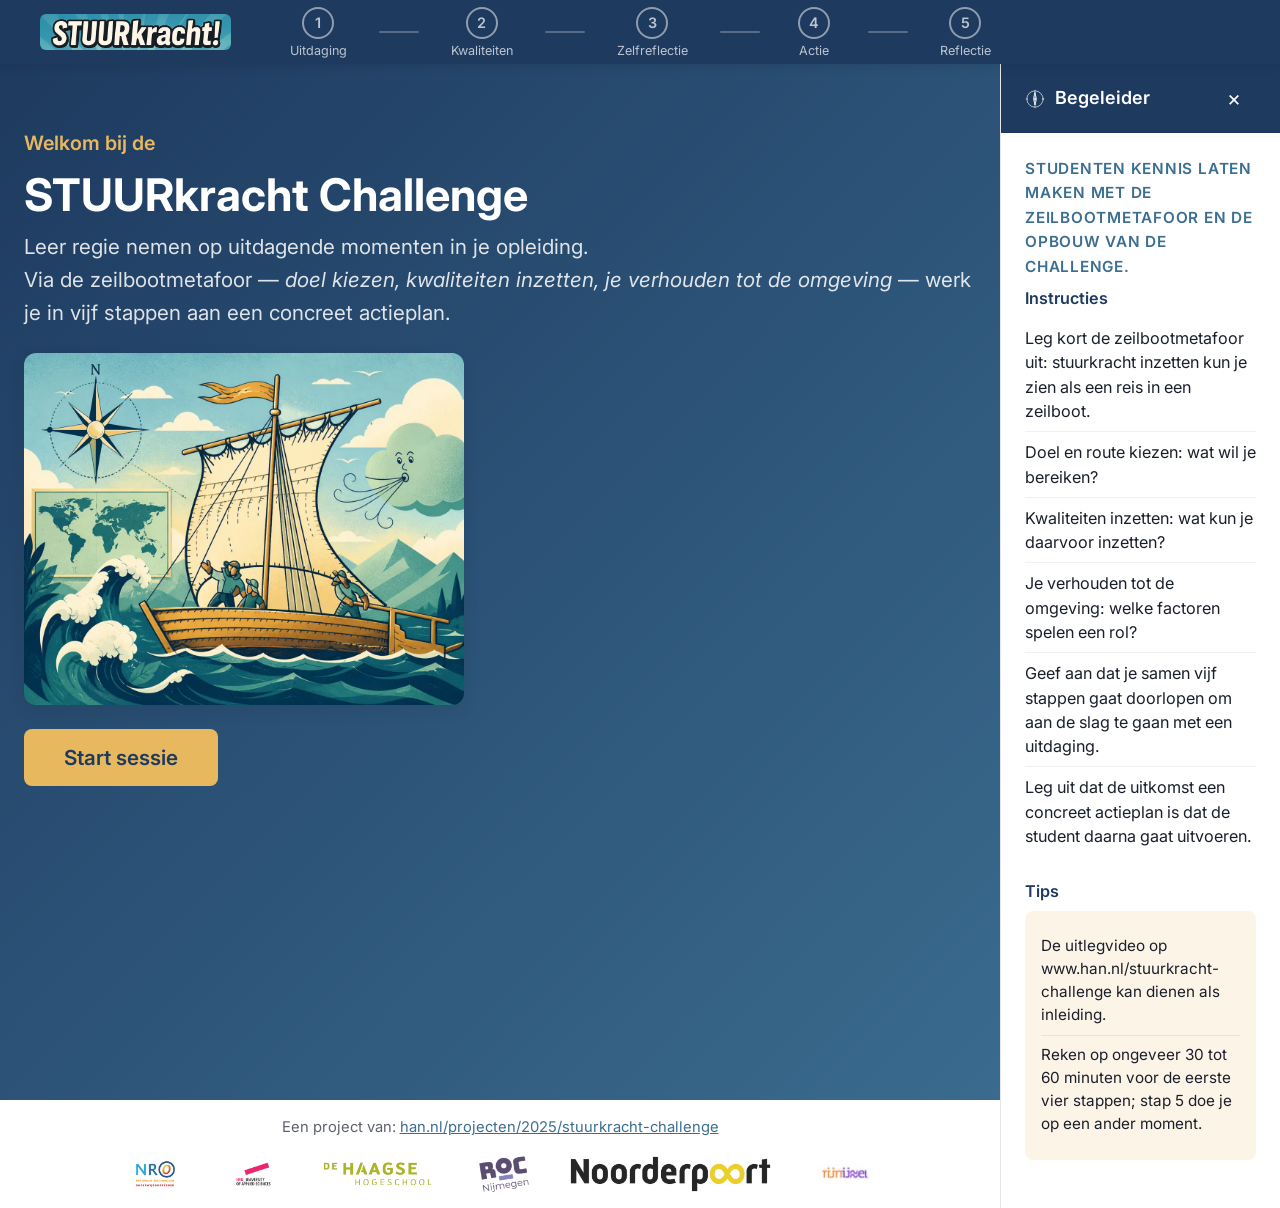
==== commit ed05c2b4: "feat(stap4b): card-driven actieplan met hulpkaarten (changeset-01) Stap 4b is omgebouwd naar een two" ====
--- a/app-v2/index.html
+++ b/app-v2/index.html
@@ -171,7 +171,10 @@
 
           <div id="stap4b-referentie" class="referentie-blok" aria-label="Gekozen actiekaart"></div>
 
-          <div id="hulpkaarten-formulier"></div>
+          <div id="stap4b-layout" class="stap4b-layout">
+            <div id="hulpkaarten-sidebar" class="hulpkaarten-sidebar" aria-label="Hulpkaarten"></div>
+            <div id="invulvakken-container" class="invulvakken-container" aria-label="Invulvakken actieplan"></div>
+          </div>
 
           <div style="margin-top:var(--ruimte-xl);padding-top:var(--ruimte-l);border-top:1px solid rgba(26,31,44,0.1)">
             <button type="button" id="knop-pdf-4b" class="knop-secundair">
@@ -245,18 +248,8 @@
           </div>
 
           <div class="overzicht-sectie">
-            <h2>Doelen en gewenste opbrengsten</h2>
-            <div id="overzicht-doelen"></div>
-          </div>
-
-          <div class="overzicht-sectie">
-            <h2>Actie concreet</h2>
-            <div id="overzicht-concreet"></div>
-          </div>
-
-          <div class="overzicht-sectie">
-            <h2>Invloed omgevingsfactoren</h2>
-            <div id="overzicht-omgeving"></div>
+            <h2>Actieplan</h2>
+            <div id="overzicht-antwoorden"></div>
           </div>
 
           <div class="overzicht-sectie">
@@ -322,6 +315,30 @@
   </div>
 </dialog>
 
+<!-- Modal voor hulpkaart vraagselectie -->
+<dialog id="hulpkaart-modal" class="hulpkaart-modal" aria-modal="true" aria-labelledby="modal-titel">
+  <div class="modal-inhoud">
+    <div class="modal-header">
+      <div class="modal-header-links">
+        <img class="modal-illustratie" src="assets/icons/hulpkaart-doelen.svg" alt="" aria-hidden="true">
+        <h2 id="modal-titel">Hulpkaart</h2>
+      </div>
+      <button type="button" class="modal-sluiten" aria-label="Modal sluiten">×</button>
+    </div>
+    <div id="modal-vragen" class="modal-vragen"></div>
+  </div>
+</dialog>
+
+<!-- Bevestigingsdialoog voor verwijderen invulvak -->
+<dialog id="verwijder-dialog" aria-labelledby="verwijder-titel">
+  <h2 id="verwijder-titel">Veld verwijderen?</h2>
+  <p class="dialog-tekst">Weet je het zeker? Het ingevulde antwoord wordt verwijderd.</p>
+  <div class="dialog-acties">
+    <button type="button" id="verwijder-annuleer" class="knop-secundair">Annuleren</button>
+    <button type="button" id="verwijder-bevestig" class="knop-gevaar">Ja, verwijderen</button>
+  </div>
+</dialog>
+
 <script type="module" src="js/app.js"></script>
 
 </body>
--- a/app-v2/css/tokens.css
+++ b/app-v2/css/tokens.css
@@ -36,6 +36,11 @@
   --ruimte-xl: 40px;
   --ruimte-xxl: 64px;
 
+  /* Hulpkaart-kleuren stap 4b */
+  --hulpkaart-doelen:   #3B6E91;
+  --hulpkaart-concreet: #D9924C;
+  --hulpkaart-omgeving: #5F938B;
+
   /* Animatie */
   --duur-kort: 200ms;
   --duur-middel: 300ms;
--- a/app-v2/css/components.css
+++ b/app-v2/css/components.css
@@ -706,7 +706,7 @@
 
 .rolkaart-achter .kaart-tagline {
   font-size: 0.8rem;
-  color: rgba(30, 58, 95, 0.7);
+  color: rgba(30, 58, 95, 0.9);
   margin: 4px 0 var(--ruimte-s);
   font-style: italic;
 }
@@ -773,7 +773,7 @@
 
 .start-footer-label {
   font-size: 0.82rem;
-  color: rgba(26,31,44,0.55);
+  color: rgba(26,31,44,0.7);
   margin-bottom: var(--ruimte-m);
 }
 
@@ -801,3 +801,247 @@
 .start-footer-logos img:hover {
   opacity: 1;
 }
+
+/* === Stap 4b: Hulpkaarten sidebar === */
+.hulpkaarten-sidebar {
+  display: flex;
+  flex-direction: column;
+  gap: var(--ruimte-m);
+}
+
+.hulpkaart-kaart {
+  border-radius: var(--radius-kaart);
+  overflow: hidden;
+  cursor: pointer;
+  box-shadow: var(--schaduw-kaart);
+  transition: transform var(--duur-kort), box-shadow var(--duur-kort);
+  color: white;
+}
+
+.hulpkaart-kaart:hover:not([data-uitgeput="true"]) {
+  transform: scale(1.02);
+  box-shadow: var(--schaduw-kaart-hover);
+}
+
+.hulpkaart-kaart:focus-visible {
+  outline: 3px solid white;
+  outline-offset: 2px;
+}
+
+.hulpkaart-kaart[data-uitgeput="true"] {
+  opacity: 0.45;
+  cursor: default;
+}
+
+.hulpkaart-illustratie {
+  width: 100%;
+  height: 120px;
+  object-fit: contain;
+  padding: 12px 16px 0;
+  display: block;
+}
+
+.hulpkaart-kaart-body {
+  padding: 10px 16px 14px;
+}
+
+.hulpkaart-kaart-body h3 {
+  font-size: 0.88rem;
+  font-weight: 600;
+  margin-bottom: 4px;
+  color: white;
+}
+
+.hulpkaart-kaart-body p {
+  font-size: 0.76rem;
+  opacity: 0.85;
+  margin-bottom: 6px;
+  color: white;
+  line-height: 1.4;
+}
+
+.hulpkaart-teller {
+  display: inline-block;
+  font-size: 0.7rem;
+  background: rgba(255,255,255,0.22);
+  padding: 2px 8px;
+  border-radius: 10px;
+  color: white;
+}
+
+/* === Stap 4b: Invulvakken === */
+.invulvakken-container {
+  display: flex;
+  flex-direction: column;
+  gap: 12px;
+}
+
+.invulvakken-hint {
+  color: rgba(26,31,44,0.45);
+  font-size: 0.9rem;
+  font-style: italic;
+  padding: var(--ruimte-m) 0;
+}
+
+.invulvak {
+  background: white;
+  border-left: 4px solid var(--vak-kleur, var(--kleur-primair));
+  border-radius: 0 8px 8px 0;
+  padding: 12px;
+  box-shadow: var(--schaduw-kaart);
+}
+
+.invulvak-header {
+  display: flex;
+  justify-content: space-between;
+  align-items: flex-start;
+  gap: var(--ruimte-s);
+  margin-bottom: 6px;
+}
+
+.invulvak-label {
+  font-size: 0.88rem;
+  font-weight: 500;
+  color: var(--kleur-tekst);
+  line-height: 1.4;
+}
+
+.invulvak-verwijder {
+  background: none;
+  border: none;
+  cursor: pointer;
+  color: rgba(26,31,44,0.3);
+  font-size: 1.2rem;
+  line-height: 1;
+  padding: 0 2px;
+  flex-shrink: 0;
+  transition: color var(--duur-kort);
+}
+
+.invulvak-verwijder:hover { color: #c0392b; }
+
+.invulvak textarea {
+  width: 100%;
+  min-height: 68px;
+  border: 1px solid rgba(26,31,44,0.12);
+  border-radius: 6px;
+  padding: 8px 10px;
+  font-size: 0.9rem;
+  font-family: var(--font-basis);
+  resize: vertical;
+  background: var(--kleur-achtergrond);
+  transition: outline var(--duur-kort);
+}
+
+.invulvak textarea:focus {
+  outline: 2px solid var(--vak-kleur, var(--kleur-primair));
+  outline-offset: 0;
+  border-color: transparent;
+}
+
+/* === Hulpkaart modal === */
+.hulpkaart-modal {
+  border: none;
+  border-radius: var(--radius-kaart);
+  padding: 0;
+  max-width: 560px;
+  width: 90%;
+  max-height: 80vh;
+  overflow: hidden;
+  box-shadow: 0 8px 32px rgba(26,31,44,0.25);
+}
+
+.hulpkaart-modal::backdrop {
+  background: rgba(26,31,44,0.55);
+}
+
+.hulpkaart-modal[open] {
+  animation: modalInkomen var(--duur-kort) var(--timing);
+}
+
+@keyframes modalInkomen {
+  from { opacity: 0; transform: scale(0.95) translateY(-8px); }
+  to   { opacity: 1; transform: scale(1) translateY(0); }
+}
+
+.modal-inhoud {
+  display: flex;
+  flex-direction: column;
+  max-height: 80vh;
+}
+
+.modal-header {
+  display: flex;
+  align-items: center;
+  justify-content: space-between;
+  padding: 16px 20px;
+  color: white;
+  flex-shrink: 0;
+}
+
+.modal-header-links {
+  display: flex;
+  align-items: center;
+  gap: 12px;
+}
+
+.modal-illustratie {
+  width: 44px;
+  height: 44px;
+  object-fit: contain;
+  flex-shrink: 0;
+}
+
+.modal-header h2 {
+  font-size: 1rem;
+  font-weight: 600;
+  margin: 0;
+  color: white;
+}
+
+.modal-sluiten {
+  background: none;
+  border: none;
+  color: white;
+  font-size: 1.6rem;
+  line-height: 1;
+  cursor: pointer;
+  padding: 0 4px;
+  opacity: 0.85;
+  transition: opacity var(--duur-kort);
+}
+
+.modal-sluiten:hover { opacity: 1; }
+
+.modal-vragen {
+  overflow-y: auto;
+  flex: 1;
+  padding: 4px 0 12px;
+}
+
+.modal-vraag-knop {
+  display: block;
+  width: 100%;
+  text-align: left;
+  padding: 14px 20px;
+  background: none;
+  border: none;
+  border-bottom: 1px solid rgba(26,31,44,0.07);
+  cursor: pointer;
+  font-size: 0.95rem;
+  font-family: var(--font-basis);
+  color: var(--kleur-tekst);
+  line-height: 1.5;
+  transition: background var(--duur-kort);
+}
+
+.modal-vraag-knop:last-child { border-bottom: none; }
+.modal-vraag-knop:hover { background: rgba(26,31,44,0.04); }
+
+.modal-leeg-tekst {
+  padding: 28px 20px;
+  color: rgba(26,31,44,0.5);
+  font-size: 0.9rem;
+  text-align: center;
+  line-height: 1.7;
+}
--- a/app-v2/css/layout.css
+++ b/app-v2/css/layout.css
@@ -214,6 +214,32 @@
   #sectie-start h1 { font-size: 1.8rem; }
 }
 
+/* === Stap 4b twee-kolommen layout === */
+.stap4b-layout {
+  display: grid;
+  grid-template-columns: 300px 1fr;
+  gap: var(--ruimte-l);
+  align-items: start;
+  margin-top: var(--ruimte-l);
+}
+
+@media (max-width: 1024px) {
+  .stap4b-layout {
+    grid-template-columns: 1fr;
+  }
+  .hulpkaarten-sidebar {
+    display: flex !important;
+    flex-direction: row;
+    gap: var(--ruimte-m);
+    overflow-x: auto;
+    padding-bottom: var(--ruimte-s);
+  }
+  .hulpkaart-kaart {
+    min-width: 200px;
+    flex-shrink: 0;
+  }
+}
+
 /* === Fade overgang tussen stappen === */
 .stap-sectie {
   animation: stapInkomen var(--duur-middel) var(--timing);
